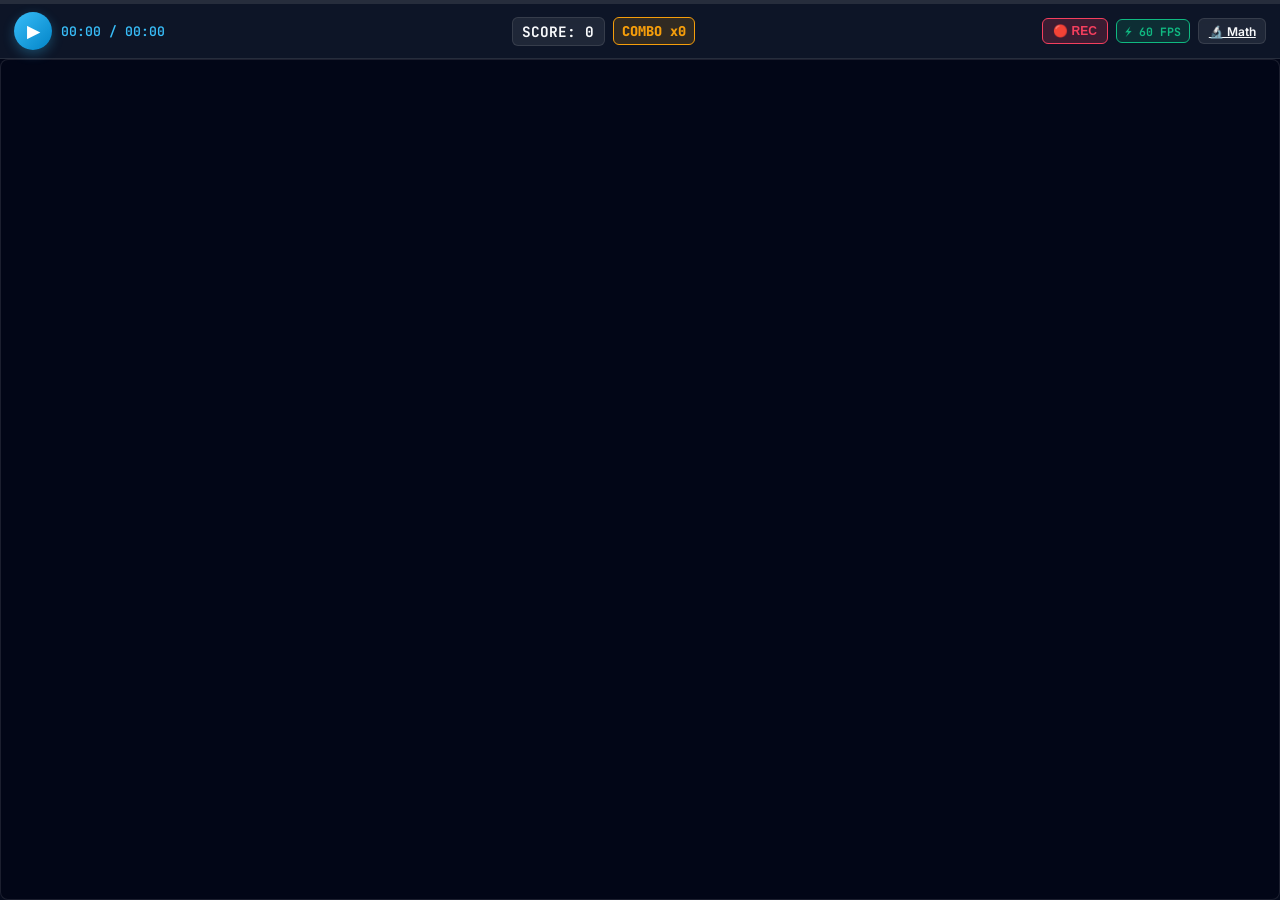
==== visualization/public/game.html @ 1aa81913 "feat(ui): Add physical interface separation (math.html for pure DSP math, game.html for rhythm game)" ====
<!DOCTYPE html>
<html lang="ru">
<head>
  <meta charset="UTF-8">
  <meta name="viewport" content="width=device-width, initial-scale=1.0, maximum-scale=1.0, user-scalable=no">
  <title>SoundCount: Mobile Piano Tiles Game Engine</title>
  <link rel="stylesheet" href="styles.css">
  <link rel="preconnect" href="https://fonts.googleapis.com">
  <link rel="preconnect" href="https://fonts.gstatic.com" crossorigin>
  <link href="https://fonts.googleapis.com/css2?family=Inter:wght@300;400;600;700;800&family=JetBrains+Mono:wght@400;600;700&display=swap" rel="stylesheet">
</head>
<body class="mobile-game-mode">
  <div class="mobile-app-wrapper">
    
    <!-- 📱 TOP PROGRESS & SCORE BAR (Minimal Full-Width Header) -->
    <header class="mobile-top-bar">
      <!-- Track Progress Fill Bar (Top 3px line) -->
      <div class="track-progress-track">
        <div class="track-progress-fill" id="trackProgressFill"></div>
      </div>

      <div class="mobile-header-content">
        <div class="header-left">
          <button id="btnPlayPause" class="btn-play-touch">▶</button>
          <span class="time-display" id="timeDisplay">00:00 / 00:00</span>
        </div>

        <div class="header-center">
          <span class="game-score-badge" id="gameScoreText">SCORE: 0</span>
          <span class="game-combo-badge" id="gameComboText">COMBO x0</span>
        </div>

        <div class="header-right">
          <button id="btnRecMode" class="btn-rec">🔴 REC</button>
          <button id="btnSaveTaps" class="btn-save hidden">💾 Сохранить</button>
          <span class="fps-tag" id="fpsTag">⚡ 60 FPS</span>
          <a href="math.html" class="btn-toggle-view" title="Переключить в режим Чистой Математики">🔬 Math</a>
        </div>
      </div>
      
      <!-- Recording Status Indicator Banner -->
      <div class="rec-banner hidden" id="recBanner">
        <span class="rec-dot-blink">●</span>
        <span>ИДЕТ ЗАПИСЬ ОЩУЩЕНИЙ (ТЭППИНГ ПО ВАЙБУ). Нажимайте по дорожкам! (ПК: D, F, J, K)</span>
        <span class="rec-count" id="recCountText">0 нот</span>
      </div>
    </header>

    <!-- 🎮 MAIN PLAYABLE MOBILE CANVAS (Vertical Falling Tiles, Full Screen Width) -->
    <main class="mobile-game-container" id="mobileGameContainer">
      <canvas id="mobileGameCanvas"></canvas>
      
      <!-- Audio Element -->
      <audio id="audioPlayer" src=""></audio>
    </main>

    <!-- 📊 DSP DASHBOARD SECTION (Collapsible Analytics Mode) -->
    <div class="dsp-dashboard-container hidden" id="dspDashboardContainer">
      <header class="app-header">
        <div class="logo">
          <span class="logo-icon">🎵</span>
          <h1>SoundCount <span class="badge">DSP & Analysis Engine</span></h1>
        </div>
        <div class="track-meta" id="trackMeta">
          <span class="meta-tag">Загрузка данных...</span>
        </div>
      </header>

      <!-- Real-time Performance Profiler & Trace Breakdown HUD -->
      <section class="trace-hud-card" id="traceHudCard">
        <div class="trace-hud-header">
          <span class="trace-title">🔬 Real-time Performance Profiler & Trace Breakdown</span>
          <span class="trace-budget-info">Бюджет кадра: 16.6 ms (1000ms / 60)</span>
        </div>
        <div class="trace-grid">
          <div class="trace-box" id="boxPiano">
            <span class="trace-num" id="tracePiano">0.00 ms</span>
            <span class="trace-lbl">🎮 Piano Game</span>
          </div>
          <div class="trace-box" id="boxSlice">
            <span class="trace-num" id="traceSlice">0.00 ms</span>
            <span class="trace-lbl">📊 Live Slice</span>
          </div>
          <div class="trace-box" id="boxPlayhead">
            <span class="trace-num" id="tracePlayhead">0.00 ms</span>
            <span class="trace-lbl">📍 Playheads</span>
          </div>
          <div class="trace-box" id="boxDom">
            <span class="trace-num" id="traceDom">0.00 ms</span>
            <span class="trace-lbl">⚙️ DOM Updates</span>
          </div>
          <div class="trace-box highlight" id="boxTotal">
            <span class="trace-num" id="traceTotal">0.00 ms</span>
            <span class="trace-lbl">⚡ Total Frame JS</span>
          </div>
        </div>
      </section>

      <!-- Legacy 4-Lane Horizontal Visualizer -->
      <section class="card gameplay-card">
        <div class="card-header">
          <h2>🎮 Горизонтальный Просмотрчик</h2>
        </div>
        <div class="canvas-wrapper">
          <canvas id="pianoLanesCanvas" height="180"></canvas>
        </div>
      </section>

      <!-- Main Grid: Static vs Dynamic -->
      <main class="dashboard-grid">
        <section class="card static-panel">
          <div class="card-header">
            <h2>📊 Спектральный Анализ</h2>
          </div>
          <div class="canvas-wrapper overlay-wrapper">
            <canvas id="cqtCanvas" height="180"></canvas>
            <div class="playhead-line" id="cqtPlayhead"></div>
          </div>
          <div class="canvas-wrapper overlay-wrapper">
            <canvas id="noveltyCanvas" height="140"></canvas>
            <div class="playhead-line" id="noveltyPlayhead"></div>
          </div>
        </section>

        <section class="card dynamic-panel">
          <div class="card-header">
            <h2>⚡ Срез Кадра (Real-time)</h2>
            <p class="subtitle" id="currentFrameText">Фрейм m = 0 | t = 0.000 с</p>
          </div>
          <div class="canvas-wrapper">
            <canvas id="sliceCanvas" height="200"></canvas>
          </div>
          <div class="multiband-indicators-grid">
            <div class="onset-indicator-box band-0" id="indBand0"><span class="indicator-dot"></span>🔴 Bass</div>
            <div class="onset-indicator-box band-1" id="indBand1"><span class="indicator-dot"></span>🟡 Tenor</div>
            <div class="onset-indicator-box band-2" id="indBand2"><span class="indicator-dot"></span>🟢 Alto</div>
            <div class="onset-indicator-box band-3" id="indBand3"><span class="indicator-dot"></span>🔵 Soprano</div>
          </div>
        </section>
      </main>
    </div>

  </div>
  <script src="game_app.js"></script>
</body>
</html>
---- visualization/public/styles.css ----
/* SoundCount Dashboard & Mobile Playable Game Glassmorphism Styling */

:root {
  --bg-color: #090d16;
  --card-bg: rgba(30, 41, 59, 0.7);
  --border-color: rgba(255, 255, 255, 0.1);
  --primary: #38bdf8;
  --primary-glow: rgba(56, 189, 248, 0.3);
  --accent: #f43f5e;
  --accent-green: #10b981;
  --text-main: #f8fafc;
  --text-muted: #94a3b8;
  --font-sans: 'Inter', system-ui, -apple-system, sans-serif;
  --font-mono: 'JetBrains Mono', monospace;

  /* 4 Sub-band Colors */
  --color-band-0: #f97316; /* Bass: Orange */
  --color-band-1: #eab308; /* Tenor: Yellow */
  --color-band-2: #10b981; /* Alto: Emerald Green */
  --color-band-3: #06b6d4; /* Soprano: Cyan */
}

* {
  box-sizing: border-box;
  margin: 0;
  padding: 0;
  user-select: none;
  -webkit-tap-highlight-color: transparent;
}

html, body {
  width: 100%;
  height: 100%;
  overflow: hidden;
  background: var(--bg-color);
  color: var(--text-main);
  font-family: var(--font-sans);
}

.mobile-app-wrapper {
  width: 100vw;
  height: 100vh;
  display: flex;
  flex-direction: column;
  position: relative;
}

/* 📱 TOP PROGRESS & SCORE BAR (Minimal Header across 100% width) */
.mobile-top-bar {
  width: 100%;
  background: rgba(15, 23, 42, 0.9);
  backdrop-filter: blur(16px);
  border-bottom: 1px solid var(--border-color);
  position: relative;
  z-index: 50;
  display: flex;
  flex-direction: column;
}

.track-progress-track {
  width: 100%;
  height: 4px;
  background: rgba(255, 255, 255, 0.1);
  position: relative;
}

.track-progress-fill {
  height: 100%;
  width: 0%;
  background: linear-gradient(90deg, #38bdf8, #10b981, #f43f5e);
  box-shadow: 0 0 10px #38bdf8;
  transition: width 0.1s linear;
}

.mobile-header-content {
  display: flex;
  justify-content: space-between;
  align-items: center;
  padding: 0.5rem 0.85rem;
}

.header-left {
  display: flex;
  align-items: center;
  gap: 0.6rem;
}

.btn-play-touch {
  background: linear-gradient(135deg, #38bdf8, #0284c7);
  color: white;
  border: none;
  width: 38px;
  height: 38px;
  border-radius: 50%;
  font-size: 1rem;
  font-weight: 700;
  display: flex;
  align-items: center;
  justify-content: center;
  box-shadow: 0 4px 12px var(--primary-glow);
  cursor: pointer;
}

.time-display {
  font-family: var(--font-mono);
  font-size: 0.82rem;
  color: var(--primary);
  font-weight: 600;
}

.header-center {
  display: flex;
  gap: 0.5rem;
  align-items: center;
}

.game-score-badge {
  font-family: var(--font-mono);
  font-weight: 700;
  font-size: 0.9rem;
  color: #f8fafc;
  background: rgba(255, 255, 255, 0.08);
  padding: 0.25rem 0.6rem;
  border-radius: 6px;
  border: 1px solid var(--border-color);
}

.game-combo-badge {
  font-family: var(--font-mono);
  font-weight: 800;
  font-size: 0.85rem;
  color: #f59e0b;
  background: rgba(245, 158, 11, 0.15);
  padding: 0.25rem 0.5rem;
  border-radius: 6px;
  border: 1px solid #f59e0b;
}

.header-right {
  display: flex;
  align-items: center;
  gap: 0.5rem;
}

.fps-tag {
  background: rgba(16, 185, 129, 0.15);
  color: #10b981;
  border: 1px solid #10b981;
  font-size: 0.72rem;
  padding: 0.2rem 0.5rem;
  border-radius: 6px;
  font-family: var(--font-mono);
  font-weight: 700;
}

.btn-toggle-view {
  background: rgba(255, 255, 255, 0.08);
  border: 1px solid var(--border-color);
  color: var(--text-main);
  padding: 0.3rem 0.6rem;
  border-radius: 6px;
  font-size: 0.75rem;
  font-weight: 600;
  cursor: pointer;
}

/* 🎮 MAIN PLAYABLE GAME CONTAINER */
.mobile-game-container {
  flex: 1;
  width: 100vw;
  position: relative;
  overflow: hidden;
  background: radial-gradient(at 50% 100%, #0f172a 0%, #020617 100%);
}

#mobileGameCanvas {
  width: 100%;
  height: 100%;
  display: block;
  touch-action: none;
}

/* 📊 COLLAPSIBLE DSP DASHBOARD */
.dsp-dashboard-container {
  position: absolute;
  top: 50px;
  left: 0;
  width: 100vw;
  height: calc(100vh - 50px);
  background: var(--bg-color);
  z-index: 40;
  overflow-y: auto;
  padding: 1rem;
  display: flex;
  flex-direction: column;
  gap: 1rem;
}

.dsp-dashboard-container.hidden {
  display: none !important;
}

/* DSP Dashboard Cards */
.app-header {
  display: flex;
  justify-content: space-between;
  align-items: center;
  background: var(--card-bg);
  backdrop-filter: blur(12px);
  border: 1px solid var(--border-color);
  border-radius: 12px;
  padding: 0.85rem 1.25rem;
}

.logo h1 { font-size: 1.1rem; font-weight: 700; }
.badge { background: var(--primary-glow); color: var(--primary); border: 1px solid var(--primary); font-size: 0.7rem; padding: 0.15rem 0.5rem; border-radius: 20px; }

.trace-hud-card {
  background: var(--card-bg);
  backdrop-filter: blur(12px);
  border: 1px solid rgba(56, 189, 248, 0.25);
  border-radius: 12px;
  padding: 0.75rem 1rem;
  display: flex;
  flex-direction: column;
  gap: 0.5rem;
}

.trace-hud-header { display: flex; justify-content: space-between; font-size: 0.8rem; font-family: var(--font-mono); }
.trace-title { font-weight: 600; color: var(--primary); }
.trace-grid { display: grid; grid-template-columns: repeat(5, 1fr); gap: 0.5rem; }

.trace-box {
  background: rgba(15, 23, 42, 0.7);
  border: 1px solid var(--border-color);
  border-radius: 8px;
  padding: 0.4rem 0.5rem;
  display: flex;
  flex-direction: column;
  align-items: center;
}

.trace-box.highlight { border-color: #10b981; background: rgba(16, 185, 129, 0.1); }
.trace-box.warning { border-color: #f43f5e !important; background: rgba(244, 63, 94, 0.15) !important; }
.trace-num { font-family: var(--font-mono); font-weight: 700; font-size: 0.85rem; color: #10b981; }
.trace-lbl { font-size: 0.68rem; color: var(--text-muted); }

.dashboard-grid { display: grid; grid-template-columns: 1fr; gap: 1rem; }
.card { background: var(--card-bg); border: 1px solid var(--border-color); border-radius: 12px; padding: 1rem; display: flex; flex-direction: column; gap: 0.75rem; }
.card-header h2 { font-size: 1rem; }
.subtitle { font-size: 0.75rem; color: var(--text-muted); }

.canvas-wrapper { display: flex; flex-direction: column; position: relative; }
.overlay-wrapper { position: relative; }

.playhead-line {
  position: absolute;
  top: 0; bottom: 0; left: 0;
  width: 2px; background: #ef4444;
  box-shadow: 0 0 8px #ef4444;
  pointer-events: none;
  transform: translate3d(0,0,0);
  will-change: transform;
}

canvas { width: 100%; background: #020617; border: 1px solid var(--border-color); border-radius: 8px; }

.multiband-indicators-grid { display: grid; grid-template-columns: 1fr 1fr; gap: 0.5rem; }
.onset-indicator-box { display: flex; align-items: center; gap: 0.5rem; padding: 0.5rem 0.75rem; background: rgba(15, 23, 42, 0.6); border: 1px solid var(--border-color); border-radius: 8px; font-size: 0.75rem; }
.indicator-dot { width: 8px; height: 8px; border-radius: 50%; background: var(--text-muted); }
.band-0.active .indicator-dot { background: var(--color-band-0); box-shadow: 0 0 8px var(--color-band-0); }
.band-1.active .indicator-dot { background: var(--color-band-1); box-shadow: 0 0 8px var(--color-band-1); }
.band-2.active .indicator-dot { background: var(--color-band-2); box-shadow: 0 0 8px var(--color-band-2); }
.band-3.active .indicator-dot { background: var(--color-band-3); box-shadow: 0 0 8px var(--color-band-3); }

/* Vibe Recording Mode UI Controls */
.btn-rec {
  background: rgba(244, 63, 94, 0.2);
  color: #f43f5e;
  border: 1px solid #f43f5e;
  padding: 0.3rem 0.65rem;
  border-radius: 6px;
  font-size: 0.75rem;
  font-weight: 700;
  cursor: pointer;
  transition: all 0.2s ease;
}

.btn-rec.recording {
  background: #f43f5e;
  color: #fff;
  box-shadow: 0 0 12px rgba(244, 63, 94, 0.6);
  animation: pulseRec 1s infinite alternate;
}

@keyframes pulseRec {
  from { opacity: 0.8; transform: scale(1); }
  to { opacity: 1.0; transform: scale(1.05); }
}

.btn-save {
  background: rgba(16, 185, 129, 0.2);
  color: #10b981;
  border: 1px solid #10b981;
  padding: 0.3rem 0.65rem;
  border-radius: 6px;
  font-size: 0.75rem;
  font-weight: 700;
  cursor: pointer;
}

.btn-save.hidden { display: none !important; }

.rec-banner {
  background: rgba(244, 63, 94, 0.15);
  border-top: 1px solid rgba(244, 63, 94, 0.3);
  padding: 0.4rem 0.85rem;
  display: flex;
  justify-content: space-between;
  align-items: center;
  font-size: 0.75rem;
  color: #f8fafc;
  font-family: var(--font-mono);
}

.rec-banner.hidden { display: none !important; }

.rec-dot-blink {
  color: #f43f5e;
  font-size: 0.9rem;
  animation: blinkDot 0.8s infinite;
}

@keyframes blinkDot {
  50% { opacity: 0.2; }
}

.rec-count {
  font-weight: 700;
  color: #f43f5e;
  background: rgba(244, 63, 94, 0.2);
  padding: 0.1rem 0.4rem;
  border-radius: 4px;
}
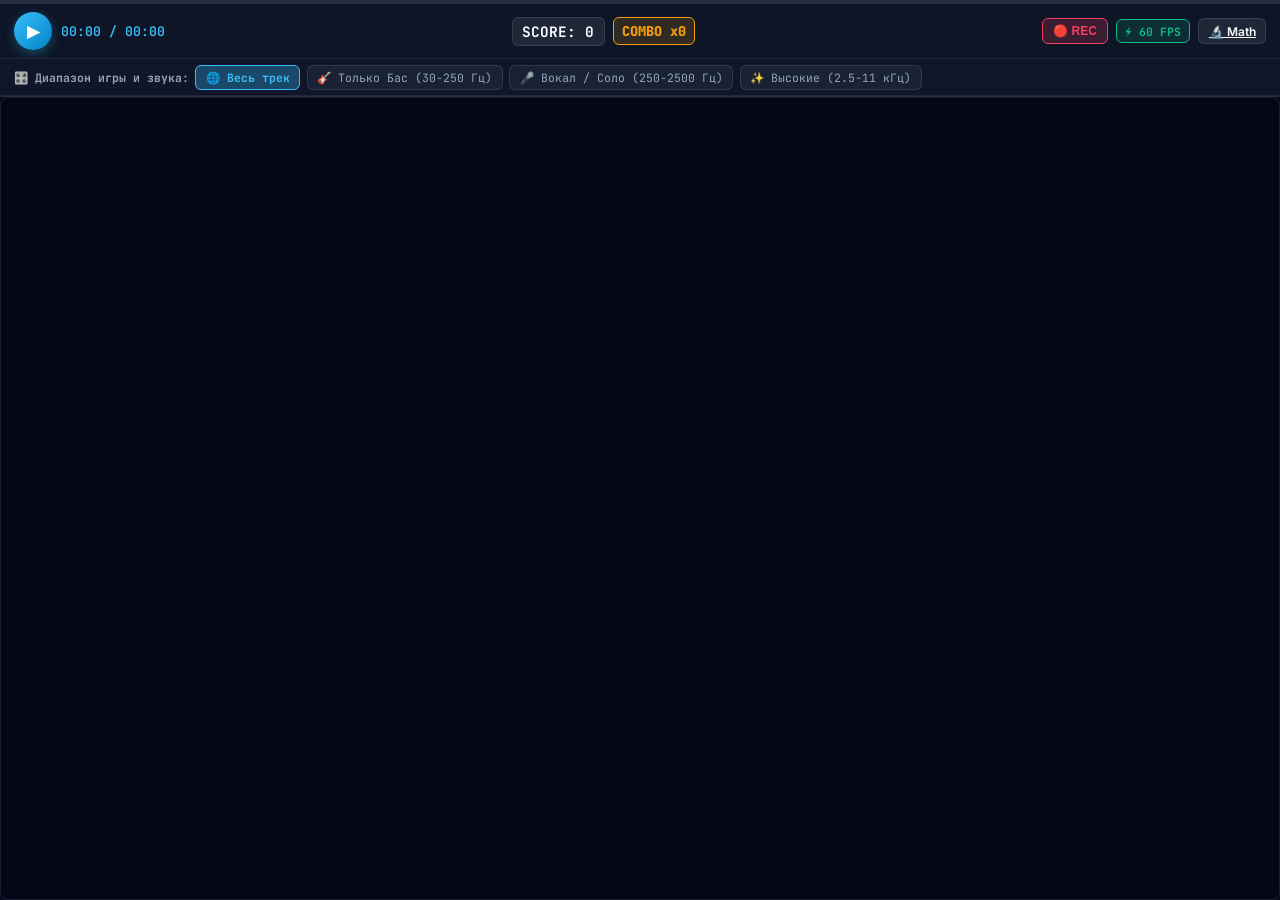
==== commit 84f89826: "feat(math): Add real-time frequency isolation mode, 24dB/oct bandpass filter, 512-bin continuous Fou" ====
--- a/visualization/public/game.html
+++ b/visualization/public/game.html
@@ -43,6 +43,15 @@
         <span class="rec-dot-blink">●</span>
         <span>ИДЕТ ЗАПИСЬ ОЩУЩЕНИЙ (ТЭППИНГ ПО ВАЙБУ). Нажимайте по дорожкам! (ПК: D, F, J, K)</span>
         <span class="rec-count" id="recCountText">0 нот</span>
+      </div>
+
+      <!-- 🎛️ Real-Time Frequency Isolation Filter Strip -->
+      <div class="game-filter-strip">
+        <span class="game-filter-lbl">🎛️ Диапазон игры и звука:</span>
+        <button class="game-filter-btn active" id="btnGameFilterAll" data-low="20" data-high="11025">🌐 Весь трек</button>
+        <button class="game-filter-btn" id="btnGameFilterBass" data-low="30" data-high="250">🎸 Только Бас (30-250 Гц)</button>
+        <button class="game-filter-btn" id="btnGameFilterMids" data-low="250" data-high="2500">🎤 Вокал / Соло (250-2500 Гц)</button>
+        <button class="game-filter-btn" id="btnGameFilterHighs" data-low="2500" data-high="11025">✨ Высокие (2.5-11 кГц)</button>
       </div>
     </header>
 
--- a/visualization/public/styles.css
+++ b/visualization/public/styles.css
@@ -31,10 +31,21 @@
 html, body {
   width: 100%;
   height: 100%;
-  overflow: hidden;
   background: var(--bg-color);
   color: var(--text-main);
   font-family: var(--font-sans);
+}
+
+body.mobile-game-mode {
+  overflow: hidden;
+}
+
+body.math-mode-body {
+  height: auto;
+  min-height: 100vh;
+  overflow-y: auto !important;
+  overflow-x: hidden;
+  background: radial-gradient(circle at top, #0f172a 0%, #020617 100%);
 }
 
 .mobile-app-wrapper {
@@ -342,3 +353,358 @@
   padding: 0.1rem 0.4rem;
   border-radius: 4px;
 }
+
+/* ========================================================
+   🔬 MATH MODE & CONTINUOUS FOURIER / SLIDING WINDOW STYLES
+   ======================================================== */
+
+.app-container {
+  max-width: 1440px;
+  margin: 0 auto;
+  padding: 1.25rem;
+  display: flex;
+  flex-direction: column;
+  gap: 1.25rem;
+}
+
+.header-nav {
+  display: flex;
+  gap: 0.5rem;
+}
+
+.nav-btn {
+  padding: 0.45rem 0.9rem;
+  border-radius: 8px;
+  font-size: 0.8rem;
+  font-weight: 600;
+  text-decoration: none;
+  color: var(--text-muted);
+  border: 1px solid var(--border-color);
+  background: rgba(15, 23, 42, 0.7);
+  transition: all 0.2s ease;
+  display: inline-flex;
+  align-items: center;
+  gap: 0.35rem;
+}
+
+.nav-btn:hover, .nav-btn.active {
+  color: #fff;
+  border-color: var(--primary);
+  background: var(--primary-glow);
+  box-shadow: 0 0 10px rgba(56, 189, 248, 0.2);
+}
+
+.player-card {
+  background: var(--card-bg);
+  backdrop-filter: blur(12px);
+  border: 1px solid var(--border-color);
+  border-radius: 12px;
+  padding: 1rem 1.25rem;
+  display: flex;
+  flex-direction: column;
+  gap: 0.75rem;
+}
+
+.player-controls-row {
+  display: flex;
+  justify-content: space-between;
+  align-items: center;
+}
+
+.player-btn-group {
+  display: flex;
+  align-items: center;
+  gap: 0.75rem;
+}
+
+.btn-primary {
+  background: linear-gradient(135deg, #38bdf8, #0284c7);
+  color: white;
+  border: none;
+  padding: 0.55rem 1.25rem;
+  border-radius: 8px;
+  font-size: 0.9rem;
+  font-weight: 700;
+  cursor: pointer;
+  box-shadow: 0 4px 12px var(--primary-glow);
+  transition: all 0.2s ease;
+}
+
+.btn-primary:hover {
+  filter: brightness(1.1);
+  transform: translateY(-1px);
+}
+
+.global-timeline-wrapper {
+  display: flex;
+  flex-direction: column;
+  gap: 0.4rem;
+}
+
+.global-timeline-track {
+  width: 100%;
+  height: 8px;
+  background: rgba(255, 255, 255, 0.1);
+  border-radius: 4px;
+  position: relative;
+  cursor: pointer;
+  overflow: hidden;
+}
+
+.global-timeline-fill {
+  height: 100%;
+  width: 0%;
+  background: linear-gradient(90deg, #38bdf8, #10b981);
+  border-radius: 4px;
+  pointer-events: none;
+  transition: width 0.05s linear;
+}
+
+.canvas-label {
+  font-size: 0.75rem;
+  font-family: var(--font-mono);
+  color: var(--text-muted);
+  margin-bottom: 0.25rem;
+}
+
+.fft-axis-labels {
+  display: flex;
+  justify-content: space-between;
+  padding: 0.4rem 0.5rem;
+  font-family: var(--font-mono);
+  font-size: 0.72rem;
+  color: var(--text-muted);
+  background: rgba(15, 23, 42, 0.5);
+  border-radius: 0 0 8px 8px;
+  border-top: 1px dashed rgba(255, 255, 255, 0.1);
+}
+
+.fft-axis-label.bass { color: var(--color-band-0); font-weight: 600; }
+.fft-axis-label.tenor { color: var(--color-band-1); font-weight: 600; }
+.fft-axis-label.alto { color: var(--color-band-2); font-weight: 600; }
+.fft-axis-label.soprano { color: var(--color-band-3); font-weight: 600; }
+
+.view-mode-tabs {
+  display: flex;
+  gap: 0.4rem;
+}
+
+.mode-tab-btn {
+  background: rgba(15, 23, 42, 0.8);
+  border: 1px solid var(--border-color);
+  color: var(--text-muted);
+  font-family: var(--font-mono);
+  font-size: 0.72rem;
+  padding: 0.35rem 0.65rem;
+  border-radius: 6px;
+  cursor: pointer;
+  transition: all 0.2s ease;
+}
+
+.mode-tab-btn:hover {
+  color: #fff;
+  border-color: rgba(255, 255, 255, 0.3);
+}
+
+.mode-tab-btn.active {
+  background: var(--primary-glow);
+  border-color: var(--primary);
+  color: #38bdf8;
+  font-weight: 700;
+}
+
+.dominant-peaks-hud {
+  display: flex;
+  align-items: center;
+  justify-content: space-between;
+  background: rgba(15, 23, 42, 0.7);
+  border: 1px solid var(--border-color);
+  border-radius: 8px;
+  padding: 0.5rem 0.85rem;
+  font-family: var(--font-mono);
+  font-size: 0.75rem;
+}
+
+.peak-tag {
+  color: #38bdf8;
+  font-weight: 700;
+}
+
+/* ========================================================
+   🎛️ BANDPASS FILTER & FREQUENCY RANGE ISOLATION
+   ======================================================== */
+
+.bandpass-filter-card {
+  background: var(--card-bg);
+  backdrop-filter: blur(12px);
+  border: 1px solid rgba(56, 189, 248, 0.3);
+  border-radius: 12px;
+  padding: 1rem 1.25rem;
+  display: flex;
+  flex-direction: column;
+  gap: 0.85rem;
+  box-shadow: 0 4px 20px rgba(0, 0, 0, 0.3);
+}
+
+.filter-header {
+  display: flex;
+  justify-content: space-between;
+  align-items: center;
+  flex-wrap: wrap;
+  gap: 0.5rem;
+}
+
+.filter-header-left {
+  display: flex;
+  align-items: center;
+  gap: 0.6rem;
+}
+
+.filter-title {
+  font-size: 0.95rem;
+  font-weight: 700;
+  color: #f8fafc;
+}
+
+.filter-audio-badge {
+  font-family: var(--font-mono);
+  font-size: 0.72rem;
+  padding: 0.2rem 0.6rem;
+  border-radius: 6px;
+  font-weight: 700;
+  display: inline-flex;
+  align-items: center;
+  gap: 0.35rem;
+}
+
+.filter-audio-badge.active {
+  background: rgba(16, 185, 129, 0.2);
+  color: #10b981;
+  border: 1px solid #10b981;
+  box-shadow: 0 0 10px rgba(16, 185, 129, 0.3);
+}
+
+.filter-audio-badge.bypass {
+  background: rgba(148, 163, 184, 0.15);
+  color: var(--text-muted);
+  border: 1px solid var(--border-color);
+}
+
+.filter-presets-row {
+  display: flex;
+  flex-wrap: wrap;
+  gap: 0.5rem;
+}
+
+.filter-preset-btn {
+  background: rgba(15, 23, 42, 0.8);
+  border: 1px solid var(--border-color);
+  color: var(--text-muted);
+  font-family: var(--font-mono);
+  font-size: 0.75rem;
+  padding: 0.4rem 0.85rem;
+  border-radius: 8px;
+  cursor: pointer;
+  transition: all 0.2s ease;
+  display: inline-flex;
+  align-items: center;
+  gap: 0.4rem;
+}
+
+.filter-preset-btn:hover {
+  color: #fff;
+  border-color: rgba(255, 255, 255, 0.3);
+  transform: translateY(-1px);
+}
+
+.filter-preset-btn.active {
+  background: linear-gradient(135deg, rgba(56, 189, 248, 0.25), rgba(16, 185, 129, 0.25));
+  border-color: var(--primary);
+  color: #fff;
+  font-weight: 700;
+  box-shadow: 0 0 12px rgba(56, 189, 248, 0.3);
+}
+
+.filter-sliders-grid {
+  display: grid;
+  grid-template-columns: 1fr 1fr;
+  gap: 1.25rem;
+  background: rgba(15, 23, 42, 0.6);
+  border: 1px solid var(--border-color);
+  border-radius: 8px;
+  padding: 0.75rem 1rem;
+}
+
+.slider-group {
+  display: flex;
+  flex-direction: column;
+  gap: 0.35rem;
+}
+
+.slider-header {
+  display: flex;
+  justify-content: space-between;
+  font-family: var(--font-mono);
+  font-size: 0.75rem;
+}
+
+.slider-lbl {
+  color: var(--text-muted);
+}
+
+.slider-val {
+  color: #38bdf8;
+  font-weight: 700;
+}
+
+.range-slider {
+  width: 100%;
+  accent-color: #38bdf8;
+  cursor: pointer;
+}
+
+.game-filter-strip {
+  display: flex;
+  align-items: center;
+  gap: 0.4rem;
+  padding: 0.35rem 0.85rem;
+  background: rgba(15, 23, 42, 0.95);
+  border-top: 1px solid rgba(255, 255, 255, 0.08);
+  border-bottom: 1px solid rgba(255, 255, 255, 0.08);
+  overflow-x: auto;
+  white-space: nowrap;
+}
+
+.game-filter-lbl {
+  font-family: var(--font-mono);
+  font-size: 0.72rem;
+  color: var(--text-muted);
+  font-weight: 700;
+}
+
+.game-filter-btn {
+  background: rgba(30, 41, 59, 0.7);
+  border: 1px solid var(--border-color);
+  color: var(--text-muted);
+  font-family: var(--font-mono);
+  font-size: 0.72rem;
+  padding: 0.25rem 0.6rem;
+  border-radius: 6px;
+  cursor: pointer;
+  transition: all 0.2s ease;
+}
+
+.game-filter-btn:hover {
+  color: #fff;
+  border-color: rgba(255, 255, 255, 0.3);
+}
+
+.game-filter-btn.active {
+  background: var(--primary-glow);
+  border-color: var(--primary);
+  color: #38bdf8;
+  font-weight: 700;
+}
+
+
+
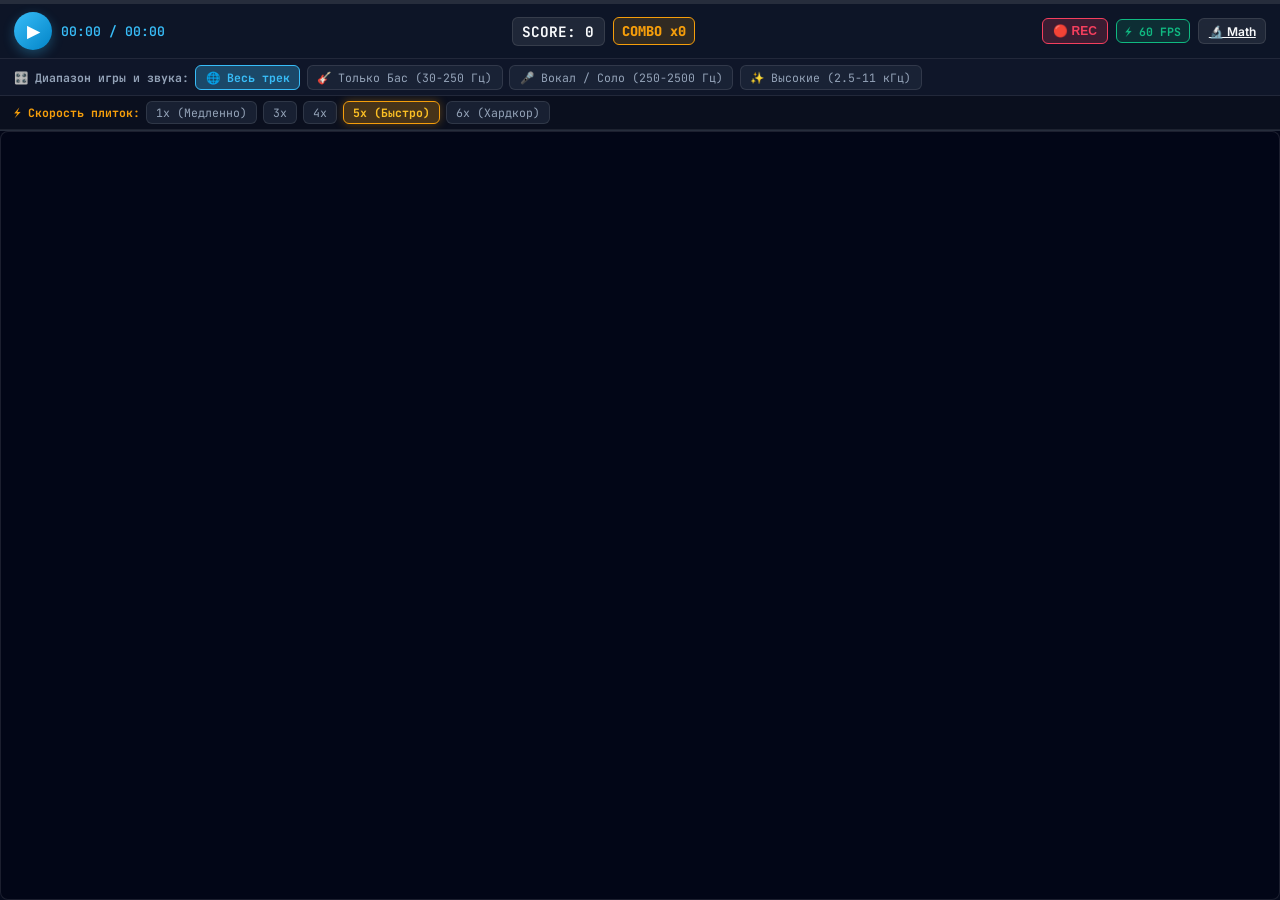
==== commit 591d4b97: "feat(game): Accelerate falling tiles 5x and add interactive speed selector buttons (1x, 3x, 4x, 5x, " ====
--- a/visualization/public/game.html
+++ b/visualization/public/game.html
@@ -52,6 +52,16 @@
         <button class="game-filter-btn" id="btnGameFilterBass" data-low="30" data-high="250">🎸 Только Бас (30-250 Гц)</button>
         <button class="game-filter-btn" id="btnGameFilterMids" data-low="250" data-high="2500">🎤 Вокал / Соло (250-2500 Гц)</button>
         <button class="game-filter-btn" id="btnGameFilterHighs" data-low="2500" data-high="11025">✨ Высокие (2.5-11 кГц)</button>
+      </div>
+
+      <!-- ⚡ Speed Selector Strip (Default 5x) -->
+      <div class="game-speed-strip">
+        <span class="game-speed-lbl">⚡ Скорость плиток:</span>
+        <button class="game-speed-btn" data-speed="1.0">1x (Медленно)</button>
+        <button class="game-speed-btn" data-speed="3.0">3x</button>
+        <button class="game-speed-btn" data-speed="4.0">4x</button>
+        <button class="game-speed-btn active" data-speed="5.0">5x (Быстро)</button>
+        <button class="game-speed-btn" data-speed="6.0">6x (Хардкор)</button>
       </div>
     </header>
 
--- a/visualization/public/styles.css
+++ b/visualization/public/styles.css
@@ -276,12 +276,18 @@
 
 canvas { width: 100%; background: #020617; border: 1px solid var(--border-color); border-radius: 8px; }
 
-.multiband-indicators-grid { display: grid; grid-template-columns: 1fr 1fr; gap: 0.5rem; }
-.onset-indicator-box { display: flex; align-items: center; gap: 0.5rem; padding: 0.5rem 0.75rem; background: rgba(15, 23, 42, 0.6); border: 1px solid var(--border-color); border-radius: 8px; font-size: 0.75rem; }
-.indicator-dot { width: 8px; height: 8px; border-radius: 50%; background: var(--text-muted); }
+.multiband-indicators-grid { display: grid; grid-template-columns: repeat(auto-fit, minmax(180px, 1fr)); gap: 0.5rem; }
+.onset-indicator-box { display: flex; align-items: center; gap: 0.5rem; padding: 0.5rem 0.75rem; background: rgba(15, 23, 42, 0.6); border: 1px solid var(--border-color); border-radius: 8px; font-size: 0.75rem; transition: all 0.15s ease; }
+.indicator-dot { width: 8px; height: 8px; border-radius: 50%; background: var(--text-muted); transition: all 0.15s ease; }
+.band-global.active { background: rgba(168, 85, 247, 0.22); border-color: #a855f7; box-shadow: 0 0 12px rgba(168, 85, 247, 0.35); }
+.band-global.active .indicator-dot { background: #a855f7; box-shadow: 0 0 8px #a855f7; }
+.band-0.active { background: rgba(239, 68, 68, 0.15); border-color: var(--color-band-0); }
 .band-0.active .indicator-dot { background: var(--color-band-0); box-shadow: 0 0 8px var(--color-band-0); }
+.band-1.active { background: rgba(245, 158, 11, 0.15); border-color: var(--color-band-1); }
 .band-1.active .indicator-dot { background: var(--color-band-1); box-shadow: 0 0 8px var(--color-band-1); }
+.band-2.active { background: rgba(16, 185, 129, 0.15); border-color: var(--color-band-2); }
 .band-2.active .indicator-dot { background: var(--color-band-2); box-shadow: 0 0 8px var(--color-band-2); }
+.band-3.active { background: rgba(59, 130, 246, 0.15); border-color: var(--color-band-3); }
 .band-3.active .indicator-dot { background: var(--color-band-3); box-shadow: 0 0 8px var(--color-band-3); }
 
 /* Vibe Recording Mode UI Controls */
@@ -706,5 +712,112 @@
   font-weight: 700;
 }
 
-
-
+.game-speed-strip {
+  display: flex;
+  align-items: center;
+  gap: 0.4rem;
+  padding: 0.3rem 0.85rem;
+  background: rgba(10, 15, 30, 0.95);
+  border-bottom: 1px solid rgba(255, 255, 255, 0.08);
+  overflow-x: auto;
+  white-space: nowrap;
+}
+
+.game-speed-lbl {
+  font-family: var(--font-mono);
+  font-size: 0.72rem;
+  color: #f59e0b;
+  font-weight: 700;
+}
+
+.game-speed-btn {
+  background: rgba(30, 41, 59, 0.7);
+  border: 1px solid var(--border-color);
+  color: var(--text-muted);
+  font-family: var(--font-mono);
+  font-size: 0.72rem;
+  padding: 0.2rem 0.55rem;
+  border-radius: 6px;
+  cursor: pointer;
+  transition: all 0.15s ease;
+}
+
+.game-speed-btn:hover {
+  color: #fff;
+  border-color: #f59e0b;
+}
+
+.game-speed-btn.active {
+  background: rgba(245, 158, 11, 0.25);
+  border-color: #f59e0b;
+  color: #fbbf24;
+  font-weight: 700;
+  box-shadow: 0 0 10px rgba(245, 158, 11, 0.35);
+}
+
+.filter-action-row {
+  display: flex;
+  justify-content: space-between;
+  align-items: center;
+  flex-wrap: wrap;
+  gap: 0.75rem;
+  padding-top: 0.25rem;
+  border-top: 1px solid rgba(255, 255, 255, 0.08);
+}
+
+.filter-action-hint {
+  font-size: 0.75rem;
+  color: var(--text-muted);
+  font-family: var(--font-mono);
+}
+
+.btn-update-range {
+  background: linear-gradient(135deg, #0ea5e9, #0284c7);
+  color: white;
+  border: 1px solid #38bdf8;
+  padding: 0.55rem 1.4rem;
+  border-radius: 8px;
+  font-family: var(--font-mono);
+  font-size: 0.85rem;
+  font-weight: 700;
+  cursor: pointer;
+  box-shadow: 0 4px 14px rgba(14, 165, 233, 0.4);
+  transition: all 0.2s ease;
+  display: inline-flex;
+  align-items: center;
+  gap: 0.5rem;
+}
+
+.btn-update-range:hover {
+  filter: brightness(1.15);
+  transform: translateY(-1px);
+  box-shadow: 0 6px 18px rgba(14, 165, 233, 0.6);
+}
+
+.btn-update-range:active {
+  transform: translateY(0);
+}
+
+.btn-update-range.pending {
+  background: linear-gradient(135deg, #f59e0b, #d97706);
+  border-color: #fcd34d;
+  box-shadow: 0 0 14px rgba(245, 158, 11, 0.5);
+  animation: pulsePending 1.2s infinite alternate;
+}
+
+.btn-update-range.loading {
+  background: rgba(30, 41, 59, 0.8);
+  border-color: rgba(255, 255, 255, 0.2);
+  color: var(--text-muted);
+  cursor: wait;
+  box-shadow: none;
+}
+
+@keyframes pulsePending {
+  from { box-shadow: 0 0 8px rgba(245, 158, 11, 0.4); }
+  to { box-shadow: 0 0 16px rgba(245, 158, 11, 0.8); }
+}
+
+
+
+
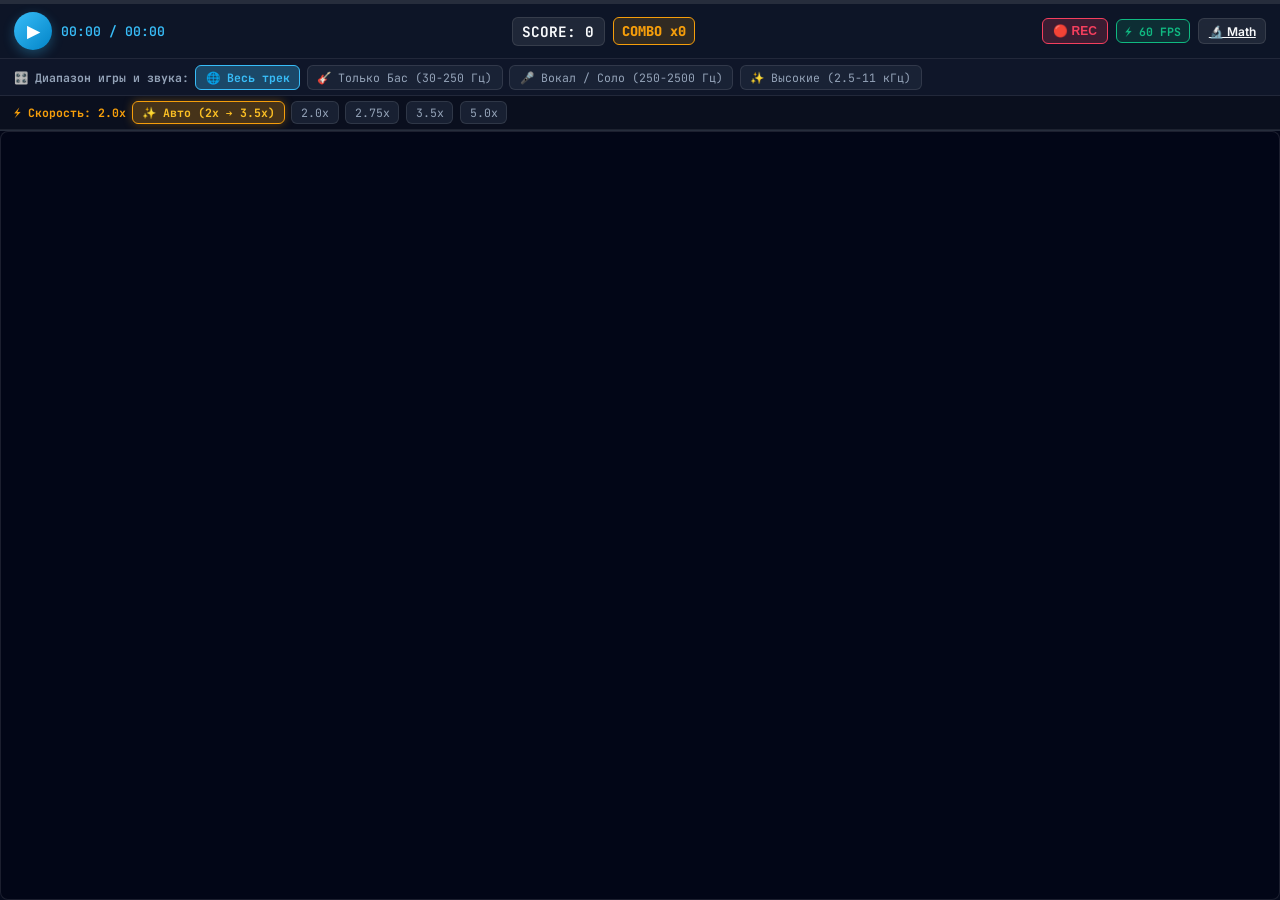
==== commit 4824b821: "feat(game): Implement dynamic smooth speed ramp (2.0x -> 3.5x) and increase tap & onset sensitivity" ====
--- a/visualization/public/game.html
+++ b/visualization/public/game.html
@@ -54,14 +54,14 @@
         <button class="game-filter-btn" id="btnGameFilterHighs" data-low="2500" data-high="11025">✨ Высокие (2.5-11 кГц)</button>
       </div>
 
-      <!-- ⚡ Speed Selector Strip (Default 5x) -->
+      <!-- ⚡ Speed Selector Strip (Default Dynamic 2.0x -> 3.5x) -->
       <div class="game-speed-strip">
-        <span class="game-speed-lbl">⚡ Скорость плиток:</span>
-        <button class="game-speed-btn" data-speed="1.0">1x (Медленно)</button>
-        <button class="game-speed-btn" data-speed="3.0">3x</button>
-        <button class="game-speed-btn" data-speed="4.0">4x</button>
-        <button class="game-speed-btn active" data-speed="5.0">5x (Быстро)</button>
-        <button class="game-speed-btn" data-speed="6.0">6x (Хардкор)</button>
+        <span class="game-speed-lbl" id="gameSpeedLbl">⚡ Скорость: 2.0x</span>
+        <button class="game-speed-btn active" data-speed="dynamic">✨ Авто (2x ➔ 3.5x)</button>
+        <button class="game-speed-btn" data-speed="2.0">2.0x</button>
+        <button class="game-speed-btn" data-speed="2.75">2.75x</button>
+        <button class="game-speed-btn" data-speed="3.5">3.5x</button>
+        <button class="game-speed-btn" data-speed="5.0">5.0x</button>
       </div>
     </header>
 
@@ -160,6 +160,6 @@
     </div>
 
   </div>
-  <script src="game_app.js"></script>
+  <script src="game_app.js?v=2.3"></script>
 </body>
 </html>
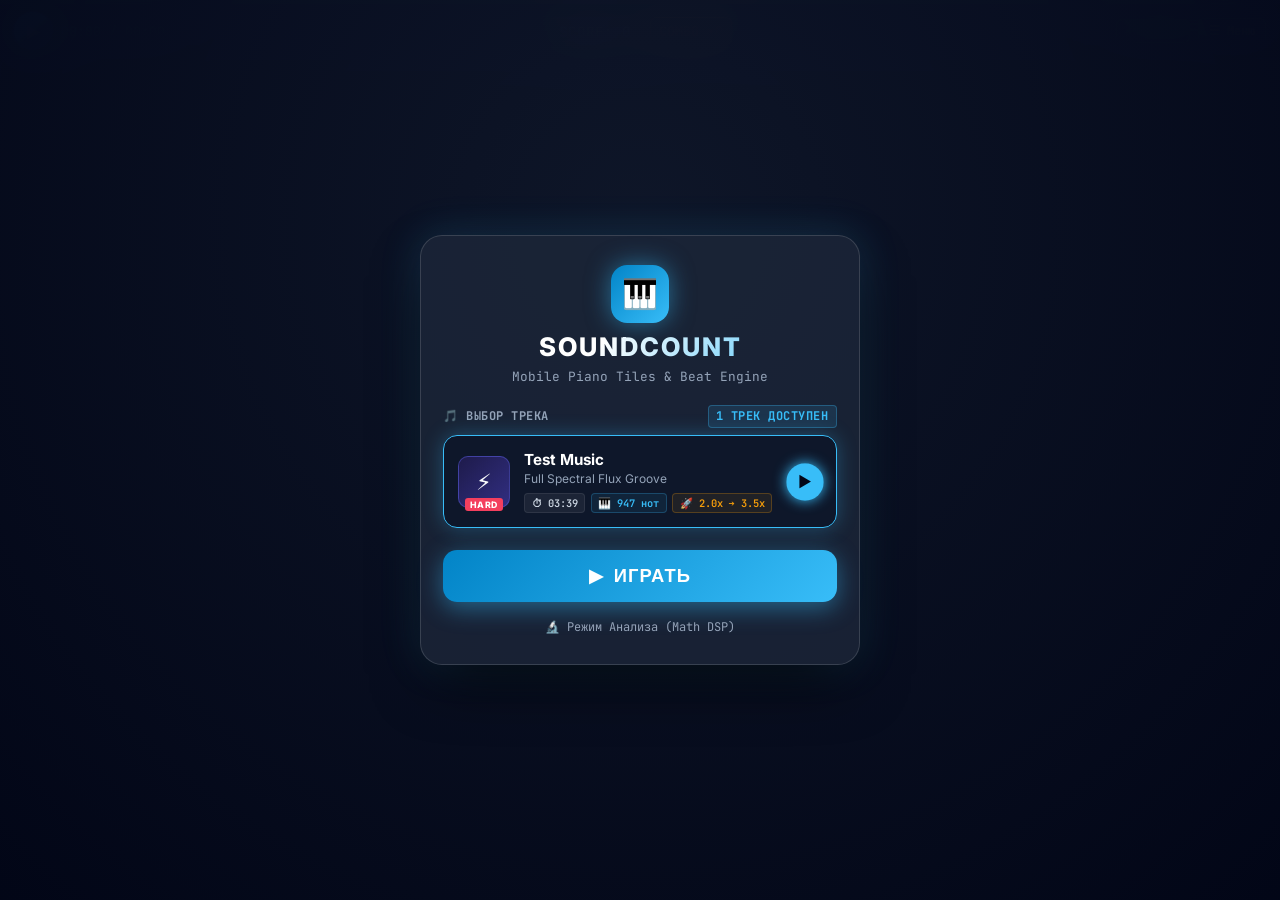
==== commit 21cebfee: "feat(game): Add Main Menu with track selection, move hit line to 75% height, and simplify header to " ====
--- a/visualization/public/game.html
+++ b/visualization/public/game.html
@@ -12,7 +12,7 @@
 <body class="mobile-game-mode">
   <div class="mobile-app-wrapper">
     
-    <!-- 📱 TOP PROGRESS & SCORE BAR (Minimal Full-Width Header) -->
+    <!-- 📱 TOP PROGRESS & SCORE BAR (Clean Minimal Header: Score, Combo, FPS) -->
     <header class="mobile-top-bar">
       <!-- Track Progress Fill Bar (Top 3px line) -->
       <div class="track-progress-track">
@@ -31,37 +31,9 @@
         </div>
 
         <div class="header-right">
-          <button id="btnRecMode" class="btn-rec">🔴 REC</button>
-          <button id="btnSaveTaps" class="btn-save hidden">💾 Сохранить</button>
           <span class="fps-tag" id="fpsTag">⚡ 60 FPS</span>
-          <a href="math.html" class="btn-toggle-view" title="Переключить в режим Чистой Математики">🔬 Math</a>
+          <button id="btnOpenMenu" class="btn-menu-touch" title="Главное меню">☰ Меню</button>
         </div>
-      </div>
-      
-      <!-- Recording Status Indicator Banner -->
-      <div class="rec-banner hidden" id="recBanner">
-        <span class="rec-dot-blink">●</span>
-        <span>ИДЕТ ЗАПИСЬ ОЩУЩЕНИЙ (ТЭППИНГ ПО ВАЙБУ). Нажимайте по дорожкам! (ПК: D, F, J, K)</span>
-        <span class="rec-count" id="recCountText">0 нот</span>
-      </div>
-
-      <!-- 🎛️ Real-Time Frequency Isolation Filter Strip -->
-      <div class="game-filter-strip">
-        <span class="game-filter-lbl">🎛️ Диапазон игры и звука:</span>
-        <button class="game-filter-btn active" id="btnGameFilterAll" data-low="20" data-high="11025">🌐 Весь трек</button>
-        <button class="game-filter-btn" id="btnGameFilterBass" data-low="30" data-high="250">🎸 Только Бас (30-250 Гц)</button>
-        <button class="game-filter-btn" id="btnGameFilterMids" data-low="250" data-high="2500">🎤 Вокал / Соло (250-2500 Гц)</button>
-        <button class="game-filter-btn" id="btnGameFilterHighs" data-low="2500" data-high="11025">✨ Высокие (2.5-11 кГц)</button>
-      </div>
-
-      <!-- ⚡ Speed Selector Strip (Default Dynamic 2.0x -> 3.5x) -->
-      <div class="game-speed-strip">
-        <span class="game-speed-lbl" id="gameSpeedLbl">⚡ Скорость: 2.0x</span>
-        <button class="game-speed-btn active" data-speed="dynamic">✨ Авто (2x ➔ 3.5x)</button>
-        <button class="game-speed-btn" data-speed="2.0">2.0x</button>
-        <button class="game-speed-btn" data-speed="2.75">2.75x</button>
-        <button class="game-speed-btn" data-speed="3.5">3.5x</button>
-        <button class="game-speed-btn" data-speed="5.0">5.0x</button>
       </div>
     </header>
 
@@ -72,6 +44,61 @@
       <!-- Audio Element -->
       <audio id="audioPlayer" src=""></audio>
     </main>
+
+    <!-- 🎮 MAIN MENU OVERLAY / TRACK SELECTOR -->
+    <div class="game-main-menu-overlay" id="gameMainMenu">
+      <div class="game-menu-card">
+        <!-- Logo / Title -->
+        <div class="menu-brand">
+          <div class="menu-logo-badge">🎹</div>
+          <h1 class="menu-title">SOUNDCOUNT</h1>
+          <p class="menu-subtitle">Mobile Piano Tiles & Beat Engine</p>
+        </div>
+
+        <!-- Track Selection Container -->
+        <div class="menu-track-section">
+          <div class="menu-section-header">
+            <span class="menu-section-title">🎵 ВЫБОР ТРЕКА</span>
+            <span class="menu-track-count">1 трек доступен</span>
+          </div>
+
+          <!-- Track List (Currently 1 track) -->
+          <div class="track-list" id="trackListContainer">
+            <div class="track-item selected" id="trackItemMain">
+              <div class="track-cover-box">
+                <span class="track-cover-icon">⚡</span>
+                <span class="track-level-tag">HARD</span>
+              </div>
+              <div class="track-info">
+                <h3 class="track-title" id="menuTrackTitle">Test Music</h3>
+                <p class="track-artist">Full Spectral Flux Groove</p>
+                <div class="track-badges">
+                  <span class="t-badge" id="menuTrackDuration">⏱ 03:39</span>
+                  <span class="t-badge notes-badge" id="menuTrackNotes">🎹 947 нот</span>
+                  <span class="t-badge speed-badge">🚀 2.0x ➔ 3.5x</span>
+                </div>
+              </div>
+              <div class="track-action-indicator">
+                <span class="play-arrow">▶</span>
+              </div>
+            </div>
+          </div>
+        </div>
+
+        <!-- Start Game CTA Button -->
+        <button class="btn-menu-start-game" id="btnStartGame">
+          <span class="btn-start-icon">▶</span>
+          <span class="btn-start-text">ИГРАТЬ</span>
+        </button>
+
+        <!-- Secondary Link -->
+        <div class="menu-secondary-actions">
+          <a href="math.html" class="btn-menu-secondary">
+            🔬 Режим Анализа (Math DSP)
+          </a>
+        </div>
+      </div>
+    </div>
 
     <!-- 📊 DSP DASHBOARD SECTION (Collapsible Analytics Mode) -->
     <div class="dsp-dashboard-container hidden" id="dspDashboardContainer">
@@ -160,6 +187,6 @@
     </div>
 
   </div>
-  <script src="game_app.js?v=2.3"></script>
+  <script src="game_app.js?v=2.4"></script>
 </body>
 </html>
--- a/visualization/public/styles.css
+++ b/visualization/public/styles.css
@@ -818,6 +818,317 @@
   to { box-shadow: 0 0 16px rgba(245, 158, 11, 0.8); }
 }
 
-
-
-
+/* 🎮 GAME MAIN MENU & TRACK SELECTION */
+.btn-menu-touch {
+  background: rgba(255, 255, 255, 0.1);
+  border: 1px solid rgba(255, 255, 255, 0.15);
+  color: #f8fafc;
+  padding: 0.25rem 0.65rem;
+  border-radius: 6px;
+  font-family: var(--font-mono);
+  font-size: 0.75rem;
+  font-weight: 700;
+  cursor: pointer;
+  transition: all 0.15s ease;
+}
+
+.btn-menu-touch:hover {
+  background: rgba(56, 189, 248, 0.2);
+  border-color: #38bdf8;
+  color: #38bdf8;
+}
+
+.game-main-menu-overlay {
+  position: fixed;
+  inset: 0;
+  z-index: 1000;
+  background: radial-gradient(circle at 50% 25%, rgba(15, 23, 42, 0.96), rgba(2, 6, 23, 0.99));
+  backdrop-filter: blur(24px);
+  -webkit-backdrop-filter: blur(24px);
+  display: flex;
+  align-items: center;
+  justify-content: center;
+  padding: 1.2rem;
+  transition: opacity 0.3s ease, visibility 0.3s ease;
+}
+
+.game-main-menu-overlay.hidden {
+  opacity: 0;
+  visibility: hidden;
+  pointer-events: none;
+}
+
+.game-menu-card {
+  width: 100%;
+  max-width: 440px;
+  background: rgba(30, 41, 59, 0.75);
+  border: 1px solid rgba(255, 255, 255, 0.14);
+  border-radius: 22px;
+  padding: 1.8rem 1.4rem;
+  box-shadow: 0 25px 60px -15px rgba(0, 0, 0, 0.8), 0 0 40px rgba(56, 189, 248, 0.18);
+  display: flex;
+  flex-direction: column;
+  gap: 1.25rem;
+  animation: menuCardEnter 0.35s cubic-bezier(0.16, 1, 0.3, 1);
+}
+
+@keyframes menuCardEnter {
+  from {
+    transform: scale(0.92) translateY(20px);
+    opacity: 0;
+  }
+  to {
+    transform: scale(1) translateY(0);
+    opacity: 1;
+  }
+}
+
+.menu-brand {
+  text-align: center;
+}
+
+.menu-logo-badge {
+  display: inline-flex;
+  align-items: center;
+  justify-content: center;
+  width: 58px;
+  height: 58px;
+  background: linear-gradient(135deg, #0284c7, #38bdf8);
+  border-radius: 16px;
+  font-size: 1.8rem;
+  margin-bottom: 0.6rem;
+  box-shadow: 0 0 24px rgba(56, 189, 248, 0.5);
+  animation: floatLogo 3s ease-in-out infinite alternate;
+}
+
+@keyframes floatLogo {
+  from { transform: translateY(0); }
+  to { transform: translateY(-5px); }
+}
+
+.menu-title {
+  font-size: 1.6rem;
+  font-weight: 800;
+  letter-spacing: 2px;
+  background: linear-gradient(135deg, #ffffff 40%, #38bdf8 100%);
+  -webkit-background-clip: text;
+  -webkit-text-fill-color: transparent;
+  margin: 0;
+  line-height: 1.2;
+}
+
+.menu-subtitle {
+  font-size: 0.8rem;
+  color: var(--text-muted);
+  margin-top: 0.3rem;
+  font-family: var(--font-mono);
+}
+
+.menu-track-section {
+  display: flex;
+  flex-direction: column;
+  gap: 0.6rem;
+}
+
+.menu-section-header {
+  display: flex;
+  justify-content: space-between;
+  align-items: center;
+  font-size: 0.75rem;
+  font-weight: 700;
+  color: #94a3b8;
+  font-family: var(--font-mono);
+  text-transform: uppercase;
+  letter-spacing: 0.5px;
+}
+
+.menu-track-count {
+  color: #38bdf8;
+  background: rgba(56, 189, 248, 0.12);
+  padding: 0.15rem 0.45rem;
+  border-radius: 4px;
+  border: 1px solid rgba(56, 189, 248, 0.3);
+}
+
+.track-list {
+  display: flex;
+  flex-direction: column;
+  gap: 0.6rem;
+}
+
+.track-item {
+  position: relative;
+  display: flex;
+  align-items: center;
+  gap: 0.9rem;
+  padding: 0.85rem;
+  background: rgba(15, 23, 42, 0.85);
+  border: 1.5px solid rgba(56, 189, 248, 0.45);
+  border-radius: 14px;
+  cursor: pointer;
+  transition: all 0.2s cubic-bezier(0.16, 1, 0.3, 1);
+  overflow: hidden;
+}
+
+.track-item:hover, .track-item.selected {
+  background: rgba(15, 23, 42, 0.98);
+  border-color: #38bdf8;
+  box-shadow: 0 0 20px rgba(56, 189, 248, 0.3);
+  transform: translateY(-2px);
+}
+
+.track-cover-box {
+  width: 52px;
+  height: 52px;
+  border-radius: 10px;
+  background: linear-gradient(135deg, #1e1b4b, #312e81);
+  border: 1px solid rgba(99, 102, 241, 0.4);
+  display: flex;
+  flex-direction: column;
+  align-items: center;
+  justify-content: center;
+  flex-shrink: 0;
+  position: relative;
+}
+
+.track-cover-icon {
+  font-size: 1.4rem;
+}
+
+.track-level-tag {
+  position: absolute;
+  bottom: -4px;
+  font-size: 0.55rem;
+  font-weight: 800;
+  background: #f43f5e;
+  color: #fff;
+  padding: 0.05rem 0.3rem;
+  border-radius: 3px;
+  letter-spacing: 0.5px;
+}
+
+.track-info {
+  flex: 1;
+  min-width: 0;
+}
+
+.track-title {
+  font-size: 0.95rem;
+  font-weight: 700;
+  color: #fff;
+  margin: 0;
+  white-space: nowrap;
+  overflow: hidden;
+  text-overflow: ellipsis;
+}
+
+.track-artist {
+  font-size: 0.75rem;
+  color: #94a3b8;
+  margin: 0.15rem 0 0.4rem 0;
+  white-space: nowrap;
+  overflow: hidden;
+  text-overflow: ellipsis;
+}
+
+.track-badges {
+  display: flex;
+  flex-wrap: wrap;
+  gap: 0.35rem;
+}
+
+.t-badge {
+  font-size: 0.65rem;
+  font-family: var(--font-mono);
+  font-weight: 600;
+  padding: 0.15rem 0.4rem;
+  border-radius: 4px;
+  background: rgba(255, 255, 255, 0.06);
+  color: #cbd5e1;
+  border: 1px solid rgba(255, 255, 255, 0.08);
+}
+
+.t-badge.notes-badge {
+  color: #38bdf8;
+  border-color: rgba(56, 189, 248, 0.25);
+  background: rgba(56, 189, 248, 0.08);
+}
+
+.t-badge.speed-badge {
+  color: #f59e0b;
+  border-color: rgba(245, 158, 11, 0.25);
+  background: rgba(245, 158, 11, 0.08);
+}
+
+.track-action-indicator {
+  width: 34px;
+  height: 34px;
+  border-radius: 50%;
+  background: rgba(56, 189, 248, 0.15);
+  border: 1px solid rgba(56, 189, 248, 0.4);
+  color: #38bdf8;
+  display: flex;
+  align-items: center;
+  justify-content: center;
+  font-size: 0.85rem;
+  flex-shrink: 0;
+  transition: all 0.2s ease;
+}
+
+.track-item:hover .track-action-indicator, .track-item.selected .track-action-indicator {
+  background: #38bdf8;
+  color: #020617;
+  box-shadow: 0 0 12px #38bdf8;
+  transform: scale(1.1);
+}
+
+.btn-menu-start-game {
+  width: 100%;
+  padding: 0.95rem 1rem;
+  background: linear-gradient(135deg, #0284c7, #38bdf8);
+  border: none;
+  border-radius: 14px;
+  color: #ffffff;
+  font-size: 1.15rem;
+  font-weight: 800;
+  letter-spacing: 1px;
+  display: flex;
+  align-items: center;
+  justify-content: center;
+  gap: 0.6rem;
+  cursor: pointer;
+  box-shadow: 0 6px 24px rgba(56, 189, 248, 0.45);
+  transition: all 0.2s cubic-bezier(0.16, 1, 0.3, 1);
+}
+
+.btn-menu-start-game:hover {
+  filter: brightness(1.12);
+  transform: translateY(-2px);
+  box-shadow: 0 8px 30px rgba(56, 189, 248, 0.6);
+}
+
+.btn-menu-start-game:active {
+  transform: translateY(1px);
+}
+
+.menu-secondary-actions {
+  display: flex;
+  justify-content: center;
+  margin-top: -0.2rem;
+}
+
+.btn-menu-secondary {
+  color: #94a3b8;
+  font-size: 0.75rem;
+  text-decoration: none;
+  font-family: var(--font-mono);
+  transition: color 0.15s;
+}
+
+.btn-menu-secondary:hover {
+  color: #38bdf8;
+}
+
+
+
+
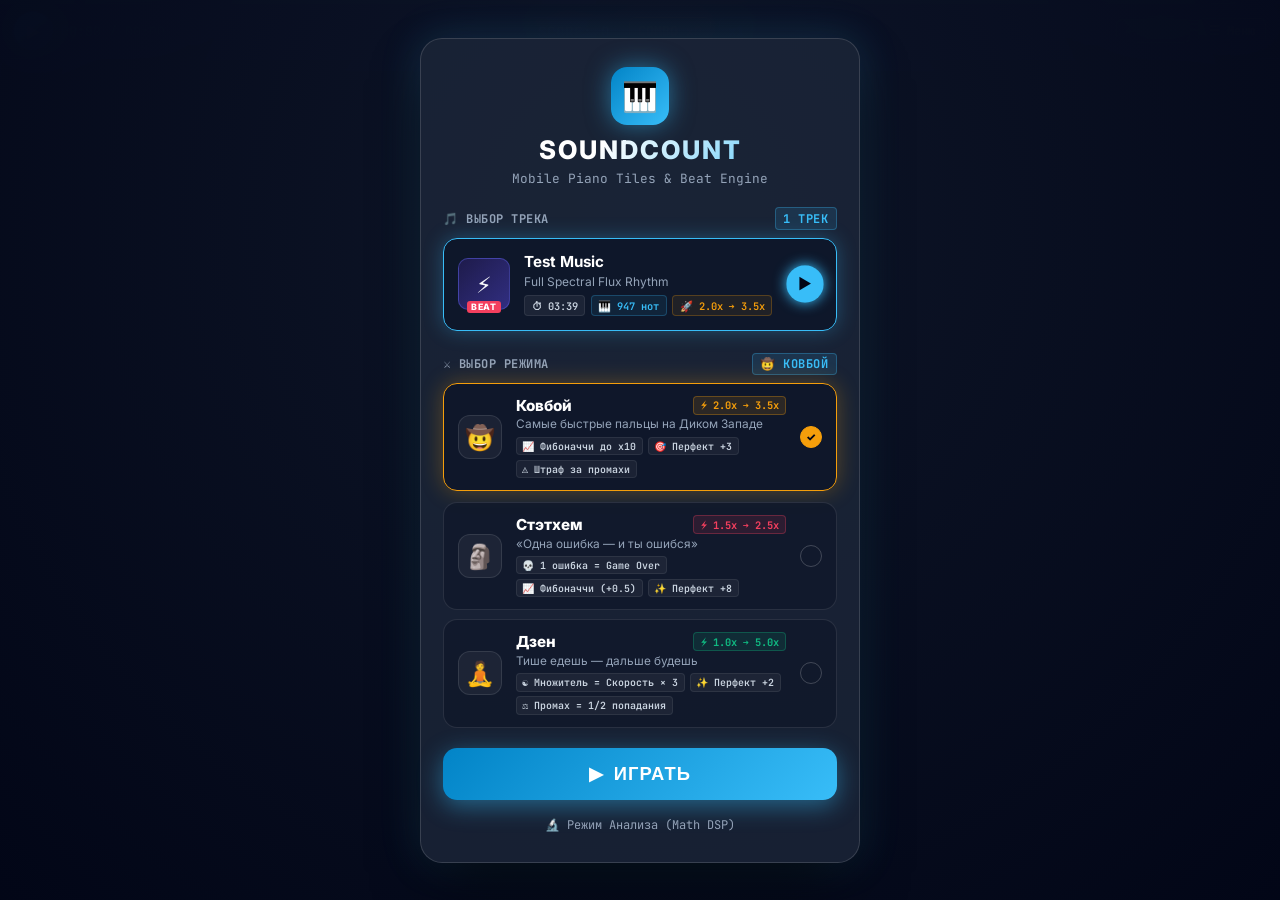
==== commit 07bcfdf5: "feat(game): implement 3 game modes (Cowboy, Statham, Zen), Fibonacci scoring, and sudden death game " ====
--- a/visualization/public/game.html
+++ b/visualization/public/game.html
@@ -28,6 +28,7 @@
         <div class="header-center">
           <span class="game-score-badge" id="gameScoreText">SCORE: 0</span>
           <span class="game-combo-badge" id="gameComboText">COMBO x0</span>
+          <span class="game-mult-badge" id="gameMultText">x1</span>
         </div>
 
         <div class="header-right">
@@ -45,7 +46,7 @@
       <audio id="audioPlayer" src=""></audio>
     </main>
 
-    <!-- 🎮 MAIN MENU OVERLAY / TRACK SELECTOR -->
+    <!-- 🎮 MAIN MENU OVERLAY / TRACK & MODE SELECTOR -->
     <div class="game-main-menu-overlay" id="gameMainMenu">
       <div class="game-menu-card">
         <!-- Logo / Title -->
@@ -59,7 +60,7 @@
         <div class="menu-track-section">
           <div class="menu-section-header">
             <span class="menu-section-title">🎵 ВЫБОР ТРЕКА</span>
-            <span class="menu-track-count">1 трек доступен</span>
+            <span class="menu-track-count">1 трек</span>
           </div>
 
           <!-- Track List (Currently 1 track) -->
@@ -67,20 +68,84 @@
             <div class="track-item selected" id="trackItemMain">
               <div class="track-cover-box">
                 <span class="track-cover-icon">⚡</span>
-                <span class="track-level-tag">HARD</span>
+                <span class="track-level-tag">BEAT</span>
               </div>
               <div class="track-info">
                 <h3 class="track-title" id="menuTrackTitle">Test Music</h3>
-                <p class="track-artist">Full Spectral Flux Groove</p>
+                <p class="track-artist">Full Spectral Flux Rhythm</p>
                 <div class="track-badges">
                   <span class="t-badge" id="menuTrackDuration">⏱ 03:39</span>
                   <span class="t-badge notes-badge" id="menuTrackNotes">🎹 947 нот</span>
-                  <span class="t-badge speed-badge">🚀 2.0x ➔ 3.5x</span>
+                  <span class="t-badge speed-badge" id="menuTrackSpeedBadge">🚀 2.0x ➔ 3.5x</span>
                 </div>
               </div>
               <div class="track-action-indicator">
                 <span class="play-arrow">▶</span>
               </div>
+            </div>
+          </div>
+        </div>
+
+        <!-- Mode Selection Section -->
+        <div class="menu-mode-section">
+          <div class="menu-section-header">
+            <span class="menu-section-title">⚔️ ВЫБОР РЕЖИМА</span>
+            <span class="menu-track-count" id="menuSelectedModeTag">🤠 Ковбой</span>
+          </div>
+
+          <div class="menu-modes-grid" id="modesListContainer">
+            <!-- 1. Ковбой -->
+            <div class="mode-item selected" data-mode="cowboy">
+              <div class="mode-icon-box">🤠</div>
+              <div class="mode-info">
+                <div class="mode-header-line">
+                  <h4 class="mode-title">Ковбой</h4>
+                  <span class="mode-speed-tag">⚡ 2.0x ➔ 3.5x</span>
+                </div>
+                <p class="mode-desc">Самые быстрые пальцы на Диком Западе</p>
+                <div class="mode-rules-tags">
+                  <span class="m-rule">📈 Фибоначчи до x10</span>
+                  <span class="m-rule">🎯 Перфект +3</span>
+                  <span class="m-rule">⚠️ Штраф за промахи</span>
+                </div>
+              </div>
+              <div class="mode-check-indicator">✓</div>
+            </div>
+
+            <!-- 2. Стэтхем -->
+            <div class="mode-item" data-mode="statham">
+              <div class="mode-icon-box">🗿</div>
+              <div class="mode-info">
+                <div class="mode-header-line">
+                  <h4 class="mode-title">Стэтхем</h4>
+                  <span class="mode-speed-tag">⚡ 1.5x ➔ 2.5x</span>
+                </div>
+                <p class="mode-desc">«Одна ошибка — и ты ошибся»</p>
+                <div class="mode-rules-tags">
+                  <span class="m-rule">💀 1 ошибка = Game Over</span>
+                  <span class="m-rule">📈 Фибоначчи (+0.5)</span>
+                  <span class="m-rule">✨ Перфект +8</span>
+                </div>
+              </div>
+              <div class="mode-check-indicator">✓</div>
+            </div>
+
+            <!-- 3. Дзен -->
+            <div class="mode-item" data-mode="zen">
+              <div class="mode-icon-box">🧘</div>
+              <div class="mode-info">
+                <div class="mode-header-line">
+                  <h4 class="mode-title">Дзен</h4>
+                  <span class="mode-speed-tag">⚡ 1.0x ➔ 5.0x</span>
+                </div>
+                <p class="mode-desc">Тише едешь — дальше будешь</p>
+                <div class="mode-rules-tags">
+                  <span class="m-rule">☯️ Множитель = Скорость × 3</span>
+                  <span class="m-rule">✨ Перфект +2</span>
+                  <span class="m-rule">⚖️ Промах = 1/2 попадания</span>
+                </div>
+              </div>
+              <div class="mode-check-indicator">✓</div>
             </div>
           </div>
         </div>
@@ -96,6 +161,33 @@
           <a href="math.html" class="btn-menu-secondary">
             🔬 Режим Анализа (Math DSP)
           </a>
+        </div>
+      </div>
+    </div>
+
+    <!-- 💀 GAME OVER / RESULTS MODAL -->
+    <div class="game-over-overlay hidden" id="gameOverModal">
+      <div class="game-over-card" id="gameOverCard">
+        <div class="game-over-icon" id="goIcon">💀</div>
+        <h2 class="game-over-title" id="goTitle">ИГРА ОКОНЧЕНА</h2>
+        <div class="game-over-quote" id="goQuote">«Одна ошибка — и ты ошибся.»<br><span style="font-size:0.75rem;opacity:0.8">— Джейсон Стэтхем</span></div>
+        <div class="game-over-stats-grid">
+          <div class="go-stat-box">
+            <span class="go-stat-lbl">СЧЁТ</span>
+            <span class="go-stat-val" id="goScore">0</span>
+          </div>
+          <div class="go-stat-box">
+            <span class="go-stat-lbl">МАКС. КОМБО</span>
+            <span class="go-stat-val" id="goMaxCombo">0</span>
+          </div>
+          <div class="go-stat-box">
+            <span class="go-stat-lbl">РЕЖИМ</span>
+            <span class="go-stat-val" id="goMode">Стэтхем</span>
+          </div>
+        </div>
+        <div class="game-over-actions">
+          <button class="btn-game-over-retry" id="btnGoRetry">🔄 Попробовать снова</button>
+          <button class="btn-game-over-menu" id="btnGoMenu">☰ В меню</button>
         </div>
       </div>
     </div>
@@ -187,6 +279,6 @@
     </div>
 
   </div>
-  <script src="game_app.js?v=2.4"></script>
+  <script src="game_app.js?v=2.5"></script>
 </body>
 </html>
--- a/visualization/public/styles.css
+++ b/visualization/public/styles.css
@@ -1129,6 +1129,332 @@
   color: #38bdf8;
 }
 
-
-
-
+/* ⚔️ MODE SELECTOR STYLES */
+.menu-mode-section {
+  display: flex;
+  flex-direction: column;
+  gap: 0.6rem;
+}
+
+.menu-modes-grid {
+  display: flex;
+  flex-direction: column;
+  gap: 0.55rem;
+}
+
+.mode-item {
+  position: relative;
+  display: flex;
+  align-items: center;
+  gap: 0.85rem;
+  padding: 0.75rem 0.85rem;
+  background: rgba(15, 23, 42, 0.75);
+  border: 1.5px solid rgba(255, 255, 255, 0.1);
+  border-radius: 14px;
+  cursor: pointer;
+  transition: all 0.2s cubic-bezier(0.16, 1, 0.3, 1);
+}
+
+.mode-item:hover {
+  background: rgba(30, 41, 59, 0.8);
+  border-color: rgba(255, 255, 255, 0.25);
+  transform: translateY(-2px);
+}
+
+.mode-item.selected {
+  background: rgba(15, 23, 42, 0.95);
+  border-color: #38bdf8;
+  box-shadow: 0 0 20px rgba(56, 189, 248, 0.25);
+  transform: translateY(-2px);
+}
+
+.mode-item[data-mode="cowboy"].selected {
+  border-color: #f59e0b;
+  box-shadow: 0 0 22px rgba(245, 158, 11, 0.3);
+}
+
+.mode-item[data-mode="statham"].selected {
+  border-color: #f43f5e;
+  box-shadow: 0 0 22px rgba(244, 63, 94, 0.3);
+}
+
+.mode-item[data-mode="zen"].selected {
+  border-color: #10b981;
+  box-shadow: 0 0 22px rgba(16, 185, 129, 0.3);
+}
+
+.mode-icon-box {
+  width: 44px;
+  height: 44px;
+  border-radius: 12px;
+  display: flex;
+  align-items: center;
+  justify-content: center;
+  font-size: 1.5rem;
+  flex-shrink: 0;
+  background: rgba(255, 255, 255, 0.05);
+  border: 1px solid rgba(255, 255, 255, 0.1);
+}
+
+.mode-info {
+  flex: 1;
+  min-width: 0;
+}
+
+.mode-header-line {
+  display: flex;
+  justify-content: space-between;
+  align-items: center;
+}
+
+.mode-title {
+  font-size: 0.95rem;
+  font-weight: 800;
+  color: #fff;
+  margin: 0;
+}
+
+.mode-speed-tag {
+  font-size: 0.65rem;
+  font-family: var(--font-mono);
+  font-weight: 700;
+  color: #38bdf8;
+  background: rgba(56, 189, 248, 0.12);
+  padding: 0.1rem 0.4rem;
+  border-radius: 4px;
+  border: 1px solid rgba(56, 189, 248, 0.25);
+}
+
+.mode-item[data-mode="cowboy"] .mode-speed-tag {
+  color: #f59e0b;
+  border-color: rgba(245, 158, 11, 0.3);
+  background: rgba(245, 158, 11, 0.12);
+}
+
+.mode-item[data-mode="statham"] .mode-speed-tag {
+  color: #f43f5e;
+  border-color: rgba(244, 63, 94, 0.3);
+  background: rgba(244, 63, 94, 0.12);
+}
+
+.mode-item[data-mode="zen"] .mode-speed-tag {
+  color: #10b981;
+  border-color: rgba(16, 185, 129, 0.3);
+  background: rgba(16, 185, 129, 0.12);
+}
+
+.mode-desc {
+  font-size: 0.74rem;
+  color: #94a3b8;
+  margin: 0.15rem 0 0.35rem 0;
+}
+
+.mode-rules-tags {
+  display: flex;
+  flex-wrap: wrap;
+  gap: 0.3rem;
+}
+
+.m-rule {
+  font-size: 0.62rem;
+  font-family: var(--font-mono);
+  font-weight: 600;
+  padding: 0.1rem 0.35rem;
+  border-radius: 4px;
+  background: rgba(255, 255, 255, 0.05);
+  color: #cbd5e1;
+  border: 1px solid rgba(255, 255, 255, 0.07);
+}
+
+.mode-check-indicator {
+  width: 22px;
+  height: 22px;
+  border-radius: 50%;
+  border: 1.5px solid rgba(255, 255, 255, 0.2);
+  display: flex;
+  align-items: center;
+  justify-content: center;
+  font-size: 0.7rem;
+  color: transparent;
+  flex-shrink: 0;
+  transition: all 0.2s ease;
+}
+
+.mode-item.selected .mode-check-indicator {
+  background: #38bdf8;
+  border-color: #38bdf8;
+  color: #020617;
+  font-weight: 800;
+}
+
+.mode-item[data-mode="cowboy"].selected .mode-check-indicator {
+  background: #f59e0b;
+  border-color: #f59e0b;
+}
+
+.mode-item[data-mode="statham"].selected .mode-check-indicator {
+  background: #f43f5e;
+  border-color: #f43f5e;
+}
+
+.mode-item[data-mode="zen"].selected .mode-check-indicator {
+  background: #10b981;
+  border-color: #10b981;
+}
+
+/* Multiplier Badge in Header */
+.game-mult-badge {
+  font-family: var(--font-mono);
+  font-weight: 800;
+  font-size: 0.85rem;
+  color: #38bdf8;
+  background: rgba(56, 189, 248, 0.15);
+  padding: 0.25rem 0.5rem;
+  border-radius: 6px;
+  border: 1px solid rgba(56, 189, 248, 0.4);
+  transition: all 0.2s ease;
+}
+
+.game-mult-badge.elevated {
+  color: #f59e0b;
+  background: rgba(245, 158, 11, 0.25);
+  border-color: #f59e0b;
+  box-shadow: 0 0 10px rgba(245, 158, 11, 0.5);
+  transform: scale(1.05);
+}
+
+.game-mult-badge.max {
+  color: #f43f5e;
+  background: rgba(244, 63, 94, 0.3);
+  border-color: #f43f5e;
+  box-shadow: 0 0 14px rgba(244, 63, 94, 0.6);
+  animation: pulseMult 0.8s infinite alternate;
+}
+
+@keyframes pulseMult {
+  from { transform: scale(1); }
+  to { transform: scale(1.08); }
+}
+
+/* Statham / Game Over Modal */
+.game-over-overlay {
+  position: fixed;
+  inset: 0;
+  z-index: 1050;
+  background: rgba(0, 0, 0, 0.88);
+  backdrop-filter: blur(20px);
+  -webkit-backdrop-filter: blur(20px);
+  display: flex;
+  align-items: center;
+  justify-content: center;
+  padding: 1.2rem;
+  animation: fadeIn 0.25s ease;
+}
+
+.game-over-overlay.hidden {
+  display: none;
+}
+
+.game-over-card {
+  width: 100%;
+  max-width: 400px;
+  background: rgba(24, 24, 37, 0.95);
+  border: 1.5px solid rgba(244, 63, 94, 0.5);
+  border-radius: 20px;
+  padding: 1.8rem 1.4rem;
+  text-align: center;
+  box-shadow: 0 20px 50px rgba(0, 0, 0, 0.8), 0 0 35px rgba(244, 63, 94, 0.25);
+  animation: menuCardEnter 0.3s cubic-bezier(0.16, 1, 0.3, 1);
+}
+
+.game-over-card.victory {
+  border-color: rgba(56, 189, 248, 0.5);
+  box-shadow: 0 20px 50px rgba(0, 0, 0, 0.8), 0 0 35px rgba(56, 189, 248, 0.25);
+}
+
+.game-over-icon {
+  font-size: 3rem;
+  margin-bottom: 0.5rem;
+}
+
+.game-over-title {
+  font-size: 1.5rem;
+  font-weight: 800;
+  color: #fff;
+  margin: 0;
+}
+
+.game-over-quote {
+  font-size: 0.88rem;
+  font-style: italic;
+  color: #f43f5e;
+  margin: 0.6rem 0 1.2rem 0;
+  line-height: 1.4;
+  padding: 0.6rem;
+  background: rgba(244, 63, 94, 0.1);
+  border-radius: 8px;
+  border-left: 3px solid #f43f5e;
+}
+
+.game-over-stats-grid {
+  display: grid;
+  grid-template-columns: repeat(3, 1fr);
+  gap: 0.6rem;
+  margin-bottom: 1.4rem;
+}
+
+.go-stat-box {
+  background: rgba(255, 255, 255, 0.05);
+  border: 1px solid rgba(255, 255, 255, 0.08);
+  border-radius: 10px;
+  padding: 0.6rem 0.4rem;
+}
+
+.go-stat-lbl {
+  display: block;
+  font-size: 0.6rem;
+  font-family: var(--font-mono);
+  color: #94a3b8;
+  margin-bottom: 0.2rem;
+}
+
+.go-stat-val {
+  font-size: 1.1rem;
+  font-family: var(--font-mono);
+  font-weight: 800;
+  color: #fff;
+}
+
+.game-over-actions {
+  display: flex;
+  gap: 0.6rem;
+}
+
+.btn-game-over-retry {
+  flex: 1;
+  padding: 0.75rem;
+  background: linear-gradient(135deg, #0284c7, #38bdf8);
+  color: #fff;
+  border: none;
+  border-radius: 10px;
+  font-weight: 700;
+  font-size: 0.9rem;
+  cursor: pointer;
+  box-shadow: 0 4px 14px rgba(56, 189, 248, 0.4);
+}
+
+.btn-game-over-menu {
+  flex: 1;
+  padding: 0.75rem;
+  background: rgba(255, 255, 255, 0.08);
+  border: 1px solid rgba(255, 255, 255, 0.15);
+  color: #cbd5e1;
+  border-radius: 10px;
+  font-weight: 700;
+  font-size: 0.9rem;
+  cursor: pointer;
+}
+
+
+
+
